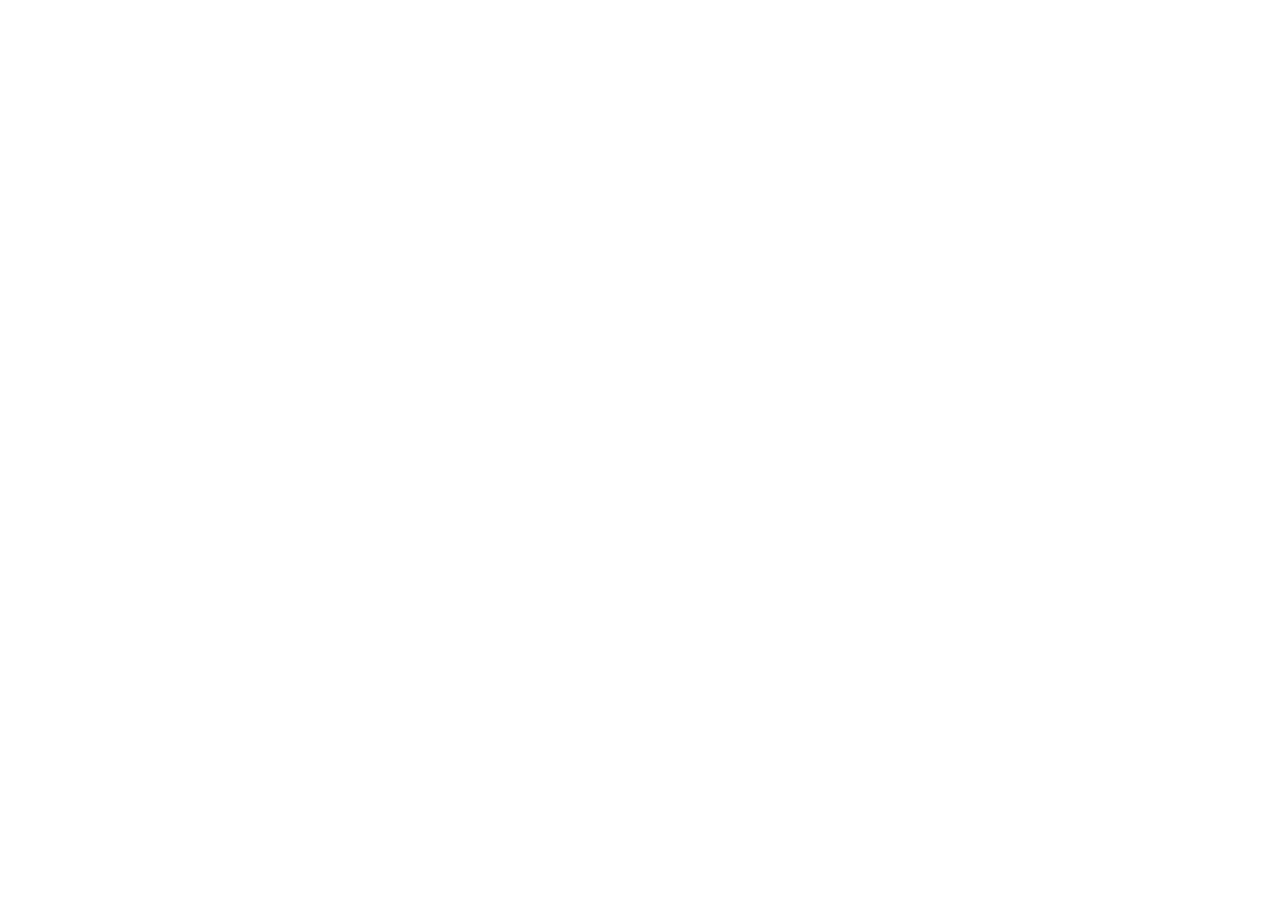
==== index.html @ cc1a69a3 "prienr commit del blog" ====
<!DOCTYPE html>
<html lang="en">
<head>
    <meta charset="UTF-8">
    <meta name="viewport" content="width=device-width, initial-scale=1.0">
    <title>Pagina de comida colombiana </title>
</head>
<body>
    
</body>
</html>
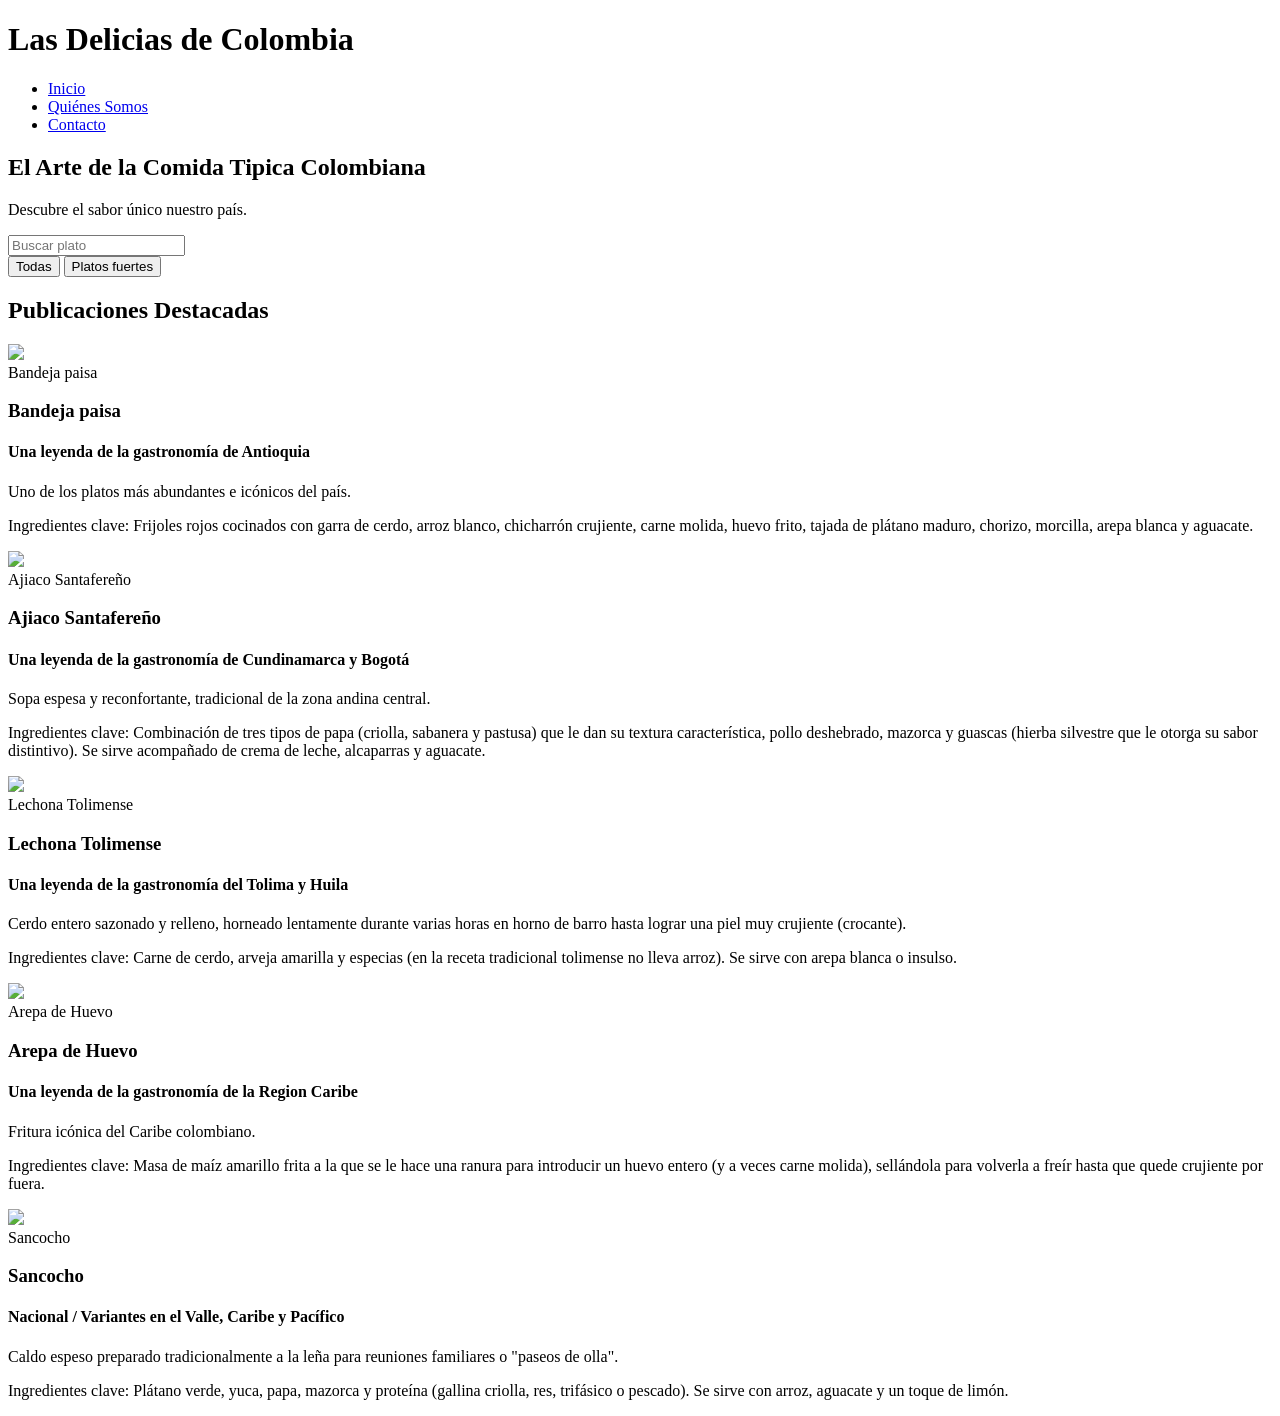
==== commit 08d5c2ab: "Subiendo el inicio" ====
--- a/index.html
+++ b/index.html
@@ -3,9 +3,108 @@
 <head>
     <meta charset="UTF-8">
     <meta name="viewport" content="width=device-width, initial-scale=1.0">
-    <title>Pagina de comida colombiana </title>
+    <link rel="stylesheet" href="styles.css">
+    <title></title>
 </head>
 <body>
-    
+    <header class="header-fijo">
+        <div class="logo-container">
+            <span class="logo-icon"></span>
+            <h1 class="logo-titulo">Las Delicias de Colombia</h1>
+        </div>
+        <nav class="nav-principal">
+            <ul>
+                <li><a href="index.html" class="active">Inicio</a></li>
+                <li><a href="quienes-somos.html">Quiénes Somos</a></li>
+                <li><a href="contacto.html">Contacto</a></li>
+            </ul>
+        </nav>
+    </header>
+
+    <section class="hero">
+        <div class="hero-content">
+            <h2>El Arte de la Comida Tipica Colombiana</h2>
+            <p>Descubre el sabor único nuestro país.</p>
+        </div>
+    </section>
+
+    <section class="buscador-seccion">
+        <div class="contenedor-buscador">
+            <input type="text" id="input-buscar" placeholder="Buscar plato">
+            <div class="botones-categoria">
+                <button class="btn-filtro active" data-categoria="todas">Todas</button>
+                <button class="btn-filtro" data-categoria="Platos fuertes">Platos fuertes</button>
+            </div>
+        </div>
+    </section>
+
+    <main class="contenedor-main">
+        <h2 class="titulo-seccion">Publicaciones Destacadas</h2>
+
+        <article class="card-post" data-categoria="Platos fuertes">
+            <div class="card-imagen">
+                <img src="https://www.196flavors.com/wp-content/uploads/2021/06/bandeja-paisa-2fp.jpg" loading="lazy">
+            </div>
+            <div class="card-contenido">
+                <span class="badge">Bandeja paisa</span>
+                <h3>Bandeja paisa</h3>
+                <h4>Una leyenda de la gastronomía de Antioquia</h4>
+                <p>Uno de los platos más abundantes e icónicos del país.</p>
+                <p>Ingredientes clave: Frijoles rojos cocinados con garra de cerdo, arroz blanco, chicharrón crujiente, carne molida, huevo frito, tajada de plátano maduro, chorizo, morcilla, arepa blanca y aguacate.</p>
+            </div>
+        </article>
+
+        <article class="card-post" data-categoria="Platos fuertes">
+            <div class="card-imagen">
+                <img src="https://cloudfront-us-east-1.images.arcpublishing.com/semana/GBBYJH5YMZC6PEINHE3HZZH4TY.jpg" loading="lazy">
+            </div>
+            <div class="card-contenido">
+                <span class="badge">Ajiaco Santafereño</span>
+                <h3>Ajiaco Santafereño</h3>
+                <h4>Una leyenda de la gastronomía de Cundinamarca y Bogotá</h4>
+                <p>Sopa espesa y reconfortante, tradicional de la zona andina central.</p>
+                <p>Ingredientes clave: Combinación de tres tipos de papa (criolla, sabanera y pastusa) que le dan su textura característica, pollo deshebrado, mazorca y guascas (hierba silvestre que le otorga su sabor distintivo). Se sirve acompañado de crema de leche, alcaparras y aguacate.</p>
+            </div>
+        </article>
+
+        <article class="card-post" data-categoria="Platos fuertes">
+            <div class="card-imagen">
+                <img src="https://s3.wasabisys.com/assets.elcronista.co/assets/media/dia-de-la-lechona-tolimense.jpg" loading="lazy">
+            </div>
+            <div class="card-contenido">
+                <span class="badge">Lechona Tolimense</span>
+                <h3>Lechona Tolimense</h3>
+                <h4>Una leyenda de la gastronomía del Tolima y Huila</h4>
+                <p>Cerdo entero sazonado y relleno, horneado lentamente durante varias horas en horno de barro hasta lograr una piel muy crujiente (crocante).</p>
+                <p>Ingredientes clave: Carne de cerdo, arveja amarilla y especias (en la receta tradicional tolimense no lleva arroz). Se sirve con arepa blanca o insulso.</p>
+            </div>
+        </article>
+
+        <article class="card-post" data-categoria="Platos fuertes">
+            <div class="card-imagen">
+                <img src="https://encrypted-tbn0.gstatic.com/images?q=tbn:ANd9GcSaKAEPHLVfR3j897XQYUZfCOpBnlvmor3UxnFFCeqtkAM3SsL5fK3Ty08&s=10" loading="lazy">
+            </div>
+            <div class="card-contenido">
+                <span class="badge">Arepa de Huevo</span>
+                <h3>Arepa de Huevo</h3>
+                <h4>Una leyenda de la gastronomía de la Region Caribe</h4>
+                <p>Fritura icónica del Caribe colombiano.</p>
+                <p>Ingredientes clave: Masa de maíz amarillo frita a la que se le hace una ranura para introducir un huevo entero (y a veces carne molida), sellándola para volverla a freír hasta que quede crujiente por fuera.</p>
+            </div>
+        </article>
+
+        <article class="card-post" data-categoria="Platos fuertes">
+            <div class="card-imagen">
+                <img src="https://www.mycolombianrecipes.com/wp-content/uploads/2013/11/Three-Meats-Sancocho.jpg" loading="lazy">
+            </div>
+            <div class="card-contenido">
+                <span class="badge">Sancocho</span>
+                <h3>Sancocho</h3>
+                <h4>Nacional / Variantes en el Valle, Caribe y Pacífico</h4>
+                <p>Caldo espeso preparado tradicionalmente a la leña para reuniones familiares o "paseos de olla".</p>
+                <p>Ingredientes clave: Plátano verde, yuca, papa, mazorca y proteína (gallina criolla, res, trifásico o pescado). Se sirve con arroz, aguacate y un toque de limón.</p>
+            </div>
+        </article>
+    </main>    
 </body>
 </html>
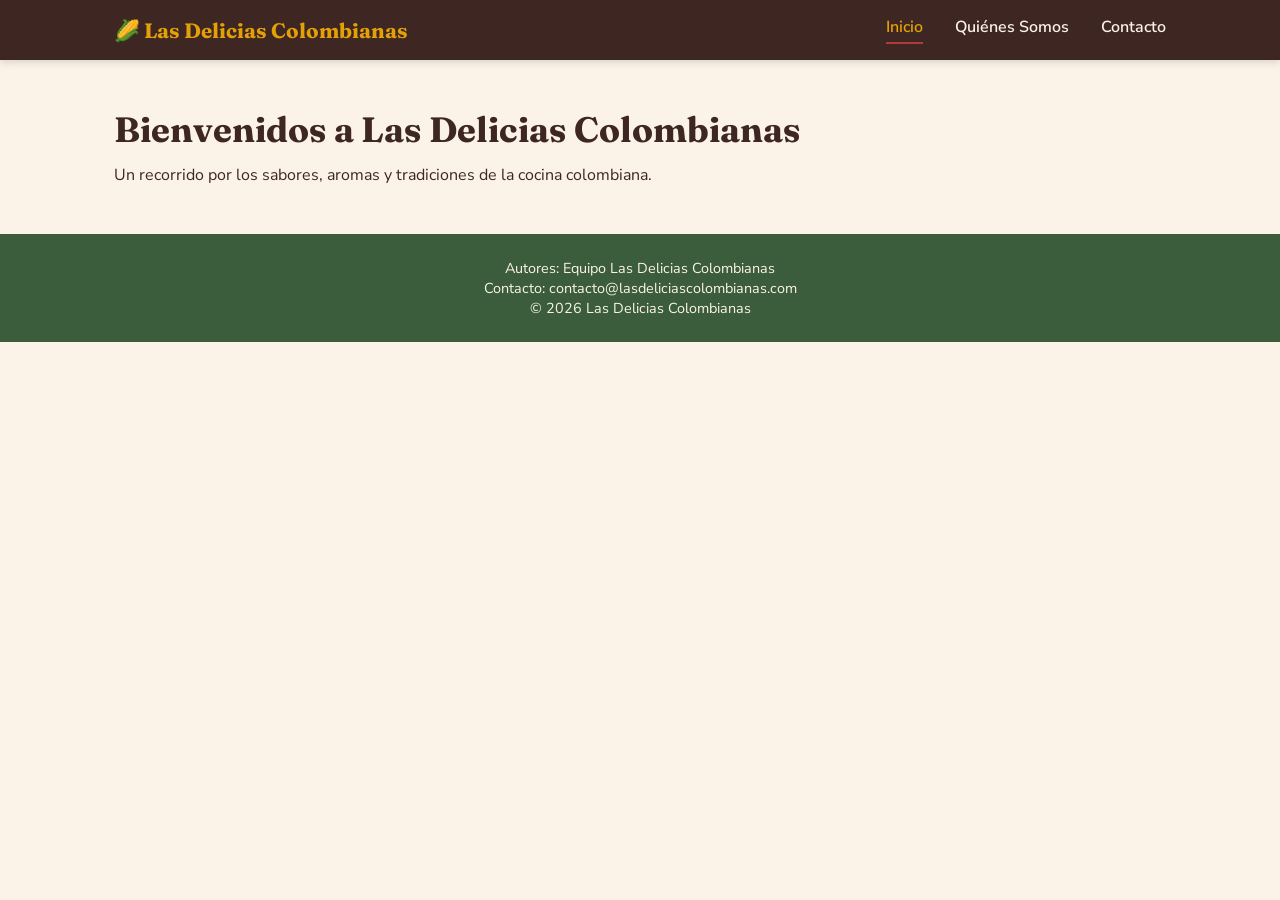
==== commit 5845b5d7: "Menu de navegacion" ====
--- a/index.html
+++ b/index.html
@@ -1,110 +1,42 @@
 <!DOCTYPE html>
-<html lang="en">
+<html lang="es">
 <head>
-    <meta charset="UTF-8">
-    <meta name="viewport" content="width=device-width, initial-scale=1.0">
-    <link rel="stylesheet" href="styles.css">
-    <title></title>
+  <meta charset="UTF-8">
+  <meta name="viewport" content="width=device-width, initial-scale=1.0">
+  <title>Las Delicias Colombianas | Inicio</title>
+  <link rel="stylesheet" href="styles.css">
+  <link rel="preconnect" href="https://fonts.googleapis.com">
+  <link href="https://fonts.googleapis.com/css2?family=Fraunces:wght@500;700&family=Nunito+Sans:wght@400;600&display=swap" rel="stylesheet">
 </head>
 <body>
-    <header class="header-fijo">
-        <div class="logo-container">
-            <span class="logo-icon"></span>
-            <h1 class="logo-titulo">Las Delicias de Colombia</h1>
-        </div>
-        <nav class="nav-principal">
-            <ul>
-                <li><a href="index.html" class="active">Inicio</a></li>
-                <li><a href="quienes-somos.html">Quiénes Somos</a></li>
-                <li><a href="contacto.html">Contacto</a></li>
-            </ul>
-        </nav>
-    </header>
 
+  <header class="encabezado">
+    <div class="nav-container">
+      <a href="index.html" class="logo">🌽 Las Delicias Colombianas</a>
+      <button class="menu-toggle" id="menu-toggle" aria-label="Abrir menú" aria-expanded="false">
+        <span></span><span></span><span></span>
+      </button>
+      <nav class="main-nav" id="main-nav">
+        <a href="index.html" class="active">Inicio</a>
+        <a href="quienesSomos.html">Quiénes Somos</a>
+        <a href="contacto.html">Contacto</a>
+      </nav>
+    </div>
+  </header>
+
+  <main>
     <section class="hero">
-        <div class="hero-content">
-            <h2>El Arte de la Comida Tipica Colombiana</h2>
-            <p>Descubre el sabor único nuestro país.</p>
-        </div>
+      <h1>Bienvenidos a Las Delicias Colombianas</h1>
+      <p>Un recorrido por los sabores, aromas y tradiciones de la cocina colombiana.</p>
     </section>
+  </main>
 
-    <section class="buscador-seccion">
-        <div class="contenedor-buscador">
-            <input type="text" id="input-buscar" placeholder="Buscar plato">
-            <div class="botones-categoria">
-                <button class="btn-filtro active" data-categoria="todas">Todas</button>
-                <button class="btn-filtro" data-categoria="Platos fuertes">Platos fuertes</button>
-            </div>
-        </div>
-    </section>
+  <footer class="pie-pagina">
+    <p>Autores: Equipo Las Delicias Colombianas</p>
+    <p>Contacto: contacto@lasdeliciascolombianas.com</p>
+    <p>&copy; 2026 Las Delicias Colombianas</p>
+  </footer>
 
-    <main class="contenedor-main">
-        <h2 class="titulo-seccion">Publicaciones Destacadas</h2>
-
-        <article class="card-post" data-categoria="Platos fuertes">
-            <div class="card-imagen">
-                <img src="https://www.196flavors.com/wp-content/uploads/2021/06/bandeja-paisa-2fp.jpg" loading="lazy">
-            </div>
-            <div class="card-contenido">
-                <span class="badge">Bandeja paisa</span>
-                <h3>Bandeja paisa</h3>
-                <h4>Una leyenda de la gastronomía de Antioquia</h4>
-                <p>Uno de los platos más abundantes e icónicos del país.</p>
-                <p>Ingredientes clave: Frijoles rojos cocinados con garra de cerdo, arroz blanco, chicharrón crujiente, carne molida, huevo frito, tajada de plátano maduro, chorizo, morcilla, arepa blanca y aguacate.</p>
-            </div>
-        </article>
-
-        <article class="card-post" data-categoria="Platos fuertes">
-            <div class="card-imagen">
-                <img src="https://cloudfront-us-east-1.images.arcpublishing.com/semana/GBBYJH5YMZC6PEINHE3HZZH4TY.jpg" loading="lazy">
-            </div>
-            <div class="card-contenido">
-                <span class="badge">Ajiaco Santafereño</span>
-                <h3>Ajiaco Santafereño</h3>
-                <h4>Una leyenda de la gastronomía de Cundinamarca y Bogotá</h4>
-                <p>Sopa espesa y reconfortante, tradicional de la zona andina central.</p>
-                <p>Ingredientes clave: Combinación de tres tipos de papa (criolla, sabanera y pastusa) que le dan su textura característica, pollo deshebrado, mazorca y guascas (hierba silvestre que le otorga su sabor distintivo). Se sirve acompañado de crema de leche, alcaparras y aguacate.</p>
-            </div>
-        </article>
-
-        <article class="card-post" data-categoria="Platos fuertes">
-            <div class="card-imagen">
-                <img src="https://s3.wasabisys.com/assets.elcronista.co/assets/media/dia-de-la-lechona-tolimense.jpg" loading="lazy">
-            </div>
-            <div class="card-contenido">
-                <span class="badge">Lechona Tolimense</span>
-                <h3>Lechona Tolimense</h3>
-                <h4>Una leyenda de la gastronomía del Tolima y Huila</h4>
-                <p>Cerdo entero sazonado y relleno, horneado lentamente durante varias horas en horno de barro hasta lograr una piel muy crujiente (crocante).</p>
-                <p>Ingredientes clave: Carne de cerdo, arveja amarilla y especias (en la receta tradicional tolimense no lleva arroz). Se sirve con arepa blanca o insulso.</p>
-            </div>
-        </article>
-
-        <article class="card-post" data-categoria="Platos fuertes">
-            <div class="card-imagen">
-                <img src="https://encrypted-tbn0.gstatic.com/images?q=tbn:ANd9GcSaKAEPHLVfR3j897XQYUZfCOpBnlvmor3UxnFFCeqtkAM3SsL5fK3Ty08&s=10" loading="lazy">
-            </div>
-            <div class="card-contenido">
-                <span class="badge">Arepa de Huevo</span>
-                <h3>Arepa de Huevo</h3>
-                <h4>Una leyenda de la gastronomía de la Region Caribe</h4>
-                <p>Fritura icónica del Caribe colombiano.</p>
-                <p>Ingredientes clave: Masa de maíz amarillo frita a la que se le hace una ranura para introducir un huevo entero (y a veces carne molida), sellándola para volverla a freír hasta que quede crujiente por fuera.</p>
-            </div>
-        </article>
-
-        <article class="card-post" data-categoria="Platos fuertes">
-            <div class="card-imagen">
-                <img src="https://www.mycolombianrecipes.com/wp-content/uploads/2013/11/Three-Meats-Sancocho.jpg" loading="lazy">
-            </div>
-            <div class="card-contenido">
-                <span class="badge">Sancocho</span>
-                <h3>Sancocho</h3>
-                <h4>Nacional / Variantes en el Valle, Caribe y Pacífico</h4>
-                <p>Caldo espeso preparado tradicionalmente a la leña para reuniones familiares o "paseos de olla".</p>
-                <p>Ingredientes clave: Plátano verde, yuca, papa, mazorca y proteína (gallina criolla, res, trifásico o pescado). Se sirve con arroz, aguacate y un toque de limón.</p>
-            </div>
-        </article>
-    </main>    
+  <script src="menu.js"></script>
 </body>
 </html>
--- a/styles.css
+++ b/styles.css
@@ -0,0 +1,139 @@
+:root{
+      --crema: #FBF3E7;
+  --mostaza: #E3A008;
+  --rojo-aji: #B33A3A;
+  --verde-cafe: #3B5D3C;
+  --cafe-oscuro: #3E2723;
+}
+
+* {
+  margin: 0;
+  padding: 0;
+  box-sizing: border-box;
+}
+
+body {
+  font-family: 'Nunito Sans', sans-serif;
+  background-color: var(--crema);
+  color: var(--cafe-oscuro);
+}
+
+h1, h2, h3 {
+  font-family: 'Fraunces', serif;
+}
+
+
+.encabezado {
+  position: sticky; 
+  top: 0;
+  z-index: 100;
+  background-color: var(--cafe-oscuro);
+  box-shadow: 0 2px 8px rgba(0,0,0,0.15);
+}
+
+
+.nav-container {
+  max-width: 1100px;
+  margin: 0 auto;
+  display: flex;
+  align-items: center;
+  justify-content: space-between;
+  padding: 1rem 1.5rem;
+}
+
+
+.logo {
+  color: var(--mostaza);
+  font-family: 'Fraunces', serif;
+  font-weight: 700;
+  font-size: 1.3rem;
+  text-decoration: none;
+}
+
+
+.main-nav {
+  display: flex;
+  gap: 2rem;
+}
+
+
+.main-nav a {
+  color: var(--crema);
+  text-decoration: none;
+  font-weight: 600;
+  padding-bottom: 4px;
+  border-bottom: 2px solid transparent;
+  transition: border-color 0.2s ease, color 0.2s ease;
+}
+
+
+.main-nav a:hover {
+  color: var(--mostaza);
+}
+
+
+.main-nav a.active {
+  border-bottom: 2px solid var(--rojo-aji);
+  color: var(--mostaza);
+}
+
+
+.menu-toggle {
+  display: none;
+  flex-direction: column;
+  gap: 5px;
+  background: none;
+  border: none;
+  cursor: pointer;
+}
+
+
+.menu-toggle span {
+  width: 25px;
+  height: 3px;
+  background-color: var(--crema);
+}
+
+
+
+@media (max-width: 768px) {
+  .menu-toggle {
+    display: flex;
+  }
+
+  .main-nav {
+    display: none;
+    flex-direction: column;
+    width: 100%;
+    text-align: center;
+    background-color: var(--cafe-oscuro);
+    position: absolute;
+    top: 100%;
+    left: 0;
+    padding: 1rem 0;
+  }
+
+  .main-nav.open {
+    display: flex;
+  }
+}
+
+
+main {
+  max-width: 1100px;
+  margin: 0 auto;
+  padding: 3rem 1.5rem;
+}
+
+.hero h1 {
+  font-size: 2.2rem;
+  margin-bottom: 0.8rem;
+}
+
+.pie-pagina {
+  background-color: var(--verde-cafe);
+  color: var(--crema);
+  text-align: center;
+  padding: 1.5rem;
+  font-size: 0.9rem;
+}
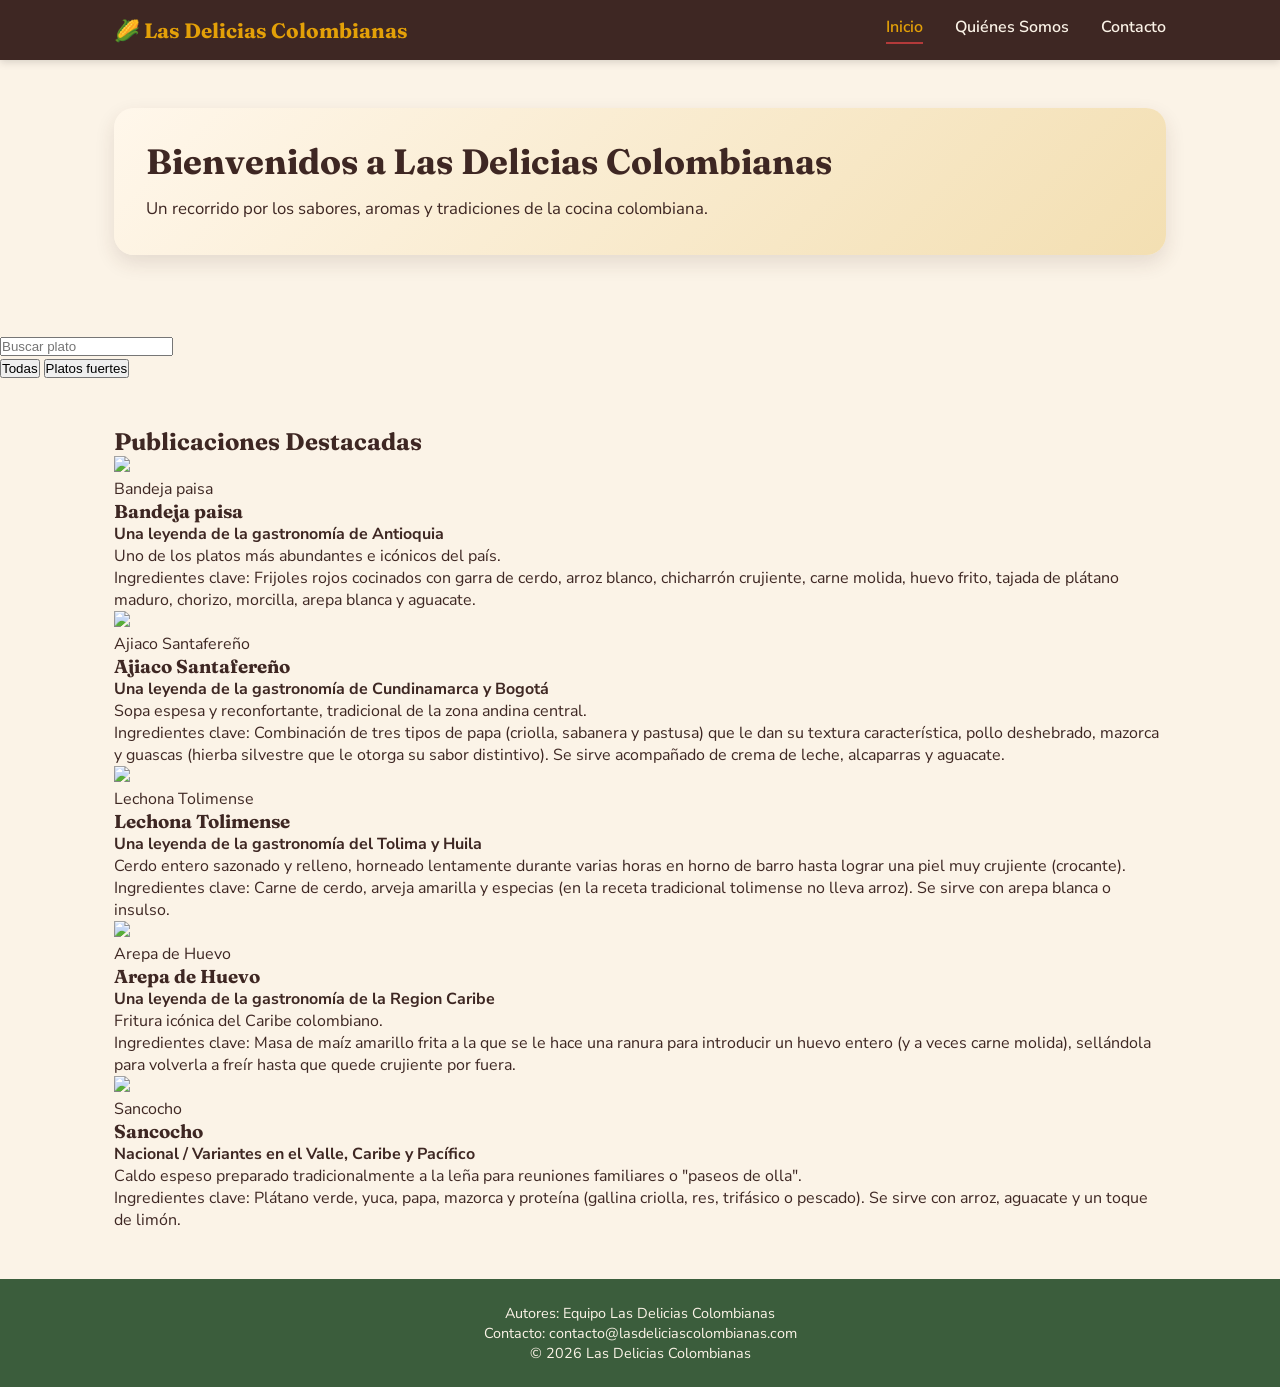
==== commit c632bab8: "index" ====
--- a/index.html
+++ b/index.html
@@ -1,42 +1,137 @@
 <!DOCTYPE html>
 <html lang="es">
+
 <head>
-  <meta charset="UTF-8">
-  <meta name="viewport" content="width=device-width, initial-scale=1.0">
-  <title>Las Delicias Colombianas | Inicio</title>
-  <link rel="stylesheet" href="styles.css">
-  <link rel="preconnect" href="https://fonts.googleapis.com">
-  <link href="https://fonts.googleapis.com/css2?family=Fraunces:wght@500;700&family=Nunito+Sans:wght@400;600&display=swap" rel="stylesheet">
+    <meta charset="UTF-8">
+    <meta name="viewport" content="width=device-width, initial-scale=1.0">
+    <title>Las Delicias Colombianas | Inicio</title>
+    <link rel="stylesheet" href="styles.css">
+    <link rel="preconnect" href="https://fonts.googleapis.com">
+    <link
+        href="https://fonts.googleapis.com/css2?family=Fraunces:wght@500;700&family=Nunito+Sans:wght@400;600&display=swap"
+        rel="stylesheet">
 </head>
+
 <body>
 
-  <header class="encabezado">
-    <div class="nav-container">
-      <a href="index.html" class="logo">🌽 Las Delicias Colombianas</a>
-      <button class="menu-toggle" id="menu-toggle" aria-label="Abrir menú" aria-expanded="false">
-        <span></span><span></span><span></span>
-      </button>
-      <nav class="main-nav" id="main-nav">
-        <a href="index.html" class="active">Inicio</a>
-        <a href="quienesSomos.html">Quiénes Somos</a>
-        <a href="contacto.html">Contacto</a>
-      </nav>
-    </div>
-  </header>
+    <header class="encabezado">
+        <div class="nav-container">
+            <a href="index.html" class="logo">🌽 Las Delicias Colombianas</a>
+            <button class="menu-toggle" id="menu-toggle" aria-label="Abrir menú" aria-expanded="false">
+                <span></span><span></span><span></span>
+            </button>
+            <nav class="main-nav" id="main-nav">
+                <a href="index.html" class="active">Inicio</a>
+                <a href="quienesSomos.html">Quiénes Somos</a>
+                <a href="contacto.html">Contacto</a>
+            </nav>
+        </div>
+    </header>
 
-  <main>
-    <section class="hero">
-      <h1>Bienvenidos a Las Delicias Colombianas</h1>
-      <p>Un recorrido por los sabores, aromas y tradiciones de la cocina colombiana.</p>
+    <main>
+        <section class="hero">
+            <h1>Bienvenidos a Las Delicias Colombianas</h1>
+            <p>Un recorrido por los sabores, aromas y tradiciones de la cocina colombiana.</p>
+        </section>
+    </main>
+    <section class="buscador-seccion">
+        <div class="contenedor-buscador">
+            <input type="text" id="input-buscar" placeholder="Buscar plato">
+            <div class="botones-categoria">
+                <button class="btn-filtro active" data-categoria="todas">Todas</button>
+                <button class="btn-filtro" data-categoria="Platos fuertes">Platos fuertes</button>
+            </div>
+        </div>
     </section>
-  </main>
 
-  <footer class="pie-pagina">
-    <p>Autores: Equipo Las Delicias Colombianas</p>
-    <p>Contacto: contacto@lasdeliciascolombianas.com</p>
-    <p>&copy; 2026 Las Delicias Colombianas</p>
-  </footer>
+    <main class="contenedor-main">
+        <h2 class="titulo-seccion">Publicaciones Destacadas</h2>
 
-  <script src="menu.js"></script>
+        <article class="card-post" data-categoria="Platos fuertes">
+            <div class="card-imagen">
+                <img src="https://www.196flavors.com/wp-content/uploads/2021/06/bandeja-paisa-2fp.jpg" loading="lazy">
+            </div>
+            <div class="card-contenido">
+                <span class="badge">Bandeja paisa</span>
+                <h3>Bandeja paisa</h3>
+                <h4>Una leyenda de la gastronomía de Antioquia</h4>
+                <p>Uno de los platos más abundantes e icónicos del país.</p>
+                <p>Ingredientes clave: Frijoles rojos cocinados con garra de cerdo, arroz blanco, chicharrón crujiente,
+                    carne molida, huevo frito, tajada de plátano maduro, chorizo, morcilla, arepa blanca y aguacate.</p>
+            </div>
+        </article>
+
+        <article class="card-post" data-categoria="Platos fuertes">
+            <div class="card-imagen">
+                <img src="https://cloudfront-us-east-1.images.arcpublishing.com/semana/GBBYJH5YMZC6PEINHE3HZZH4TY.jpg"
+                    loading="lazy">
+            </div>
+            <div class="card-contenido">
+                <span class="badge">Ajiaco Santafereño</span>
+                <h3>Ajiaco Santafereño</h3>
+                <h4>Una leyenda de la gastronomía de Cundinamarca y Bogotá</h4>
+                <p>Sopa espesa y reconfortante, tradicional de la zona andina central.</p>
+                <p>Ingredientes clave: Combinación de tres tipos de papa (criolla, sabanera y pastusa) que le dan su
+                    textura característica, pollo deshebrado, mazorca y guascas (hierba silvestre que le otorga su sabor
+                    distintivo). Se sirve acompañado de crema de leche, alcaparras y aguacate.</p>
+            </div>
+        </article>
+
+        <article class="card-post" data-categoria="Platos fuertes">
+            <div class="card-imagen">
+                <img src="https://s3.wasabisys.com/assets.elcronista.co/assets/media/dia-de-la-lechona-tolimense.jpg"
+                    loading="lazy">
+            </div>
+            <div class="card-contenido">
+                <span class="badge">Lechona Tolimense</span>
+                <h3>Lechona Tolimense</h3>
+                <h4>Una leyenda de la gastronomía del Tolima y Huila</h4>
+                <p>Cerdo entero sazonado y relleno, horneado lentamente durante varias horas en horno de barro hasta
+                    lograr una piel muy crujiente (crocante).</p>
+                <p>Ingredientes clave: Carne de cerdo, arveja amarilla y especias (en la receta tradicional tolimense no
+                    lleva arroz). Se sirve con arepa blanca o insulso.</p>
+            </div>
+        </article>
+
+        <article class="card-post" data-categoria="Platos fuertes">
+            <div class="card-imagen">
+                <img src="https://encrypted-tbn0.gstatic.com/images?q=tbn:ANd9GcSaKAEPHLVfR3j897XQYUZfCOpBnlvmor3UxnFFCeqtkAM3SsL5fK3Ty08&s=10"
+                    loading="lazy">
+            </div>
+            <div class="card-contenido">
+                <span class="badge">Arepa de Huevo</span>
+                <h3>Arepa de Huevo</h3>
+                <h4>Una leyenda de la gastronomía de la Region Caribe</h4>
+                <p>Fritura icónica del Caribe colombiano.</p>
+                <p>Ingredientes clave: Masa de maíz amarillo frita a la que se le hace una ranura para introducir un
+                    huevo entero (y a veces carne molida), sellándola para volverla a freír hasta que quede crujiente
+                    por fuera.</p>
+            </div>
+        </article>
+
+        <article class="card-post" data-categoria="Platos fuertes">
+            <div class="card-imagen">
+                <img src="https://www.mycolombianrecipes.com/wp-content/uploads/2013/11/Three-Meats-Sancocho.jpg"
+                    loading="lazy">
+            </div>
+            <div class="card-contenido">
+                <span class="badge">Sancocho</span>
+                <h3>Sancocho</h3>
+                <h4>Nacional / Variantes en el Valle, Caribe y Pacífico</h4>
+                <p>Caldo espeso preparado tradicionalmente a la leña para reuniones familiares o "paseos de olla".</p>
+                <p>Ingredientes clave: Plátano verde, yuca, papa, mazorca y proteína (gallina criolla, res, trifásico o
+                    pescado). Se sirve con arroz, aguacate y un toque de limón.</p>
+            </div>
+        </article>
+    </main>
+
+    <footer class="pie-pagina">
+        <p>Autores: Equipo Las Delicias Colombianas</p>
+        <p>Contacto: contacto@lasdeliciascolombianas.com</p>
+        <p>&copy; 2026 Las Delicias Colombianas</p>
+    </footer>
+
+    <script src="menu.js"></script>
 </body>
+
 </html>
--- a/styles.css
+++ b/styles.css
@@ -125,9 +125,23 @@
   padding: 3rem 1.5rem;
 }
 
+.hero {
+  background: linear-gradient(135deg, #fff7eb 0%, #f3dfb2 100%);
+  padding: 2rem;
+  border-radius: 20px;
+  box-shadow: 0 8px 20px rgba(62, 39, 35, 0.12);
+  margin-bottom: 2rem;
+}
+
 .hero h1 {
   font-size: 2.2rem;
   margin-bottom: 0.8rem;
+  color: var(--cafe-oscuro);
+}
+
+.hero p {
+  line-height: 1.6;
+  font-size: 1.05rem;
 }
 
 .pie-pagina {
@@ -136,4 +150,4 @@
   text-align: center;
   padding: 1.5rem;
   font-size: 0.9rem;
-}+}
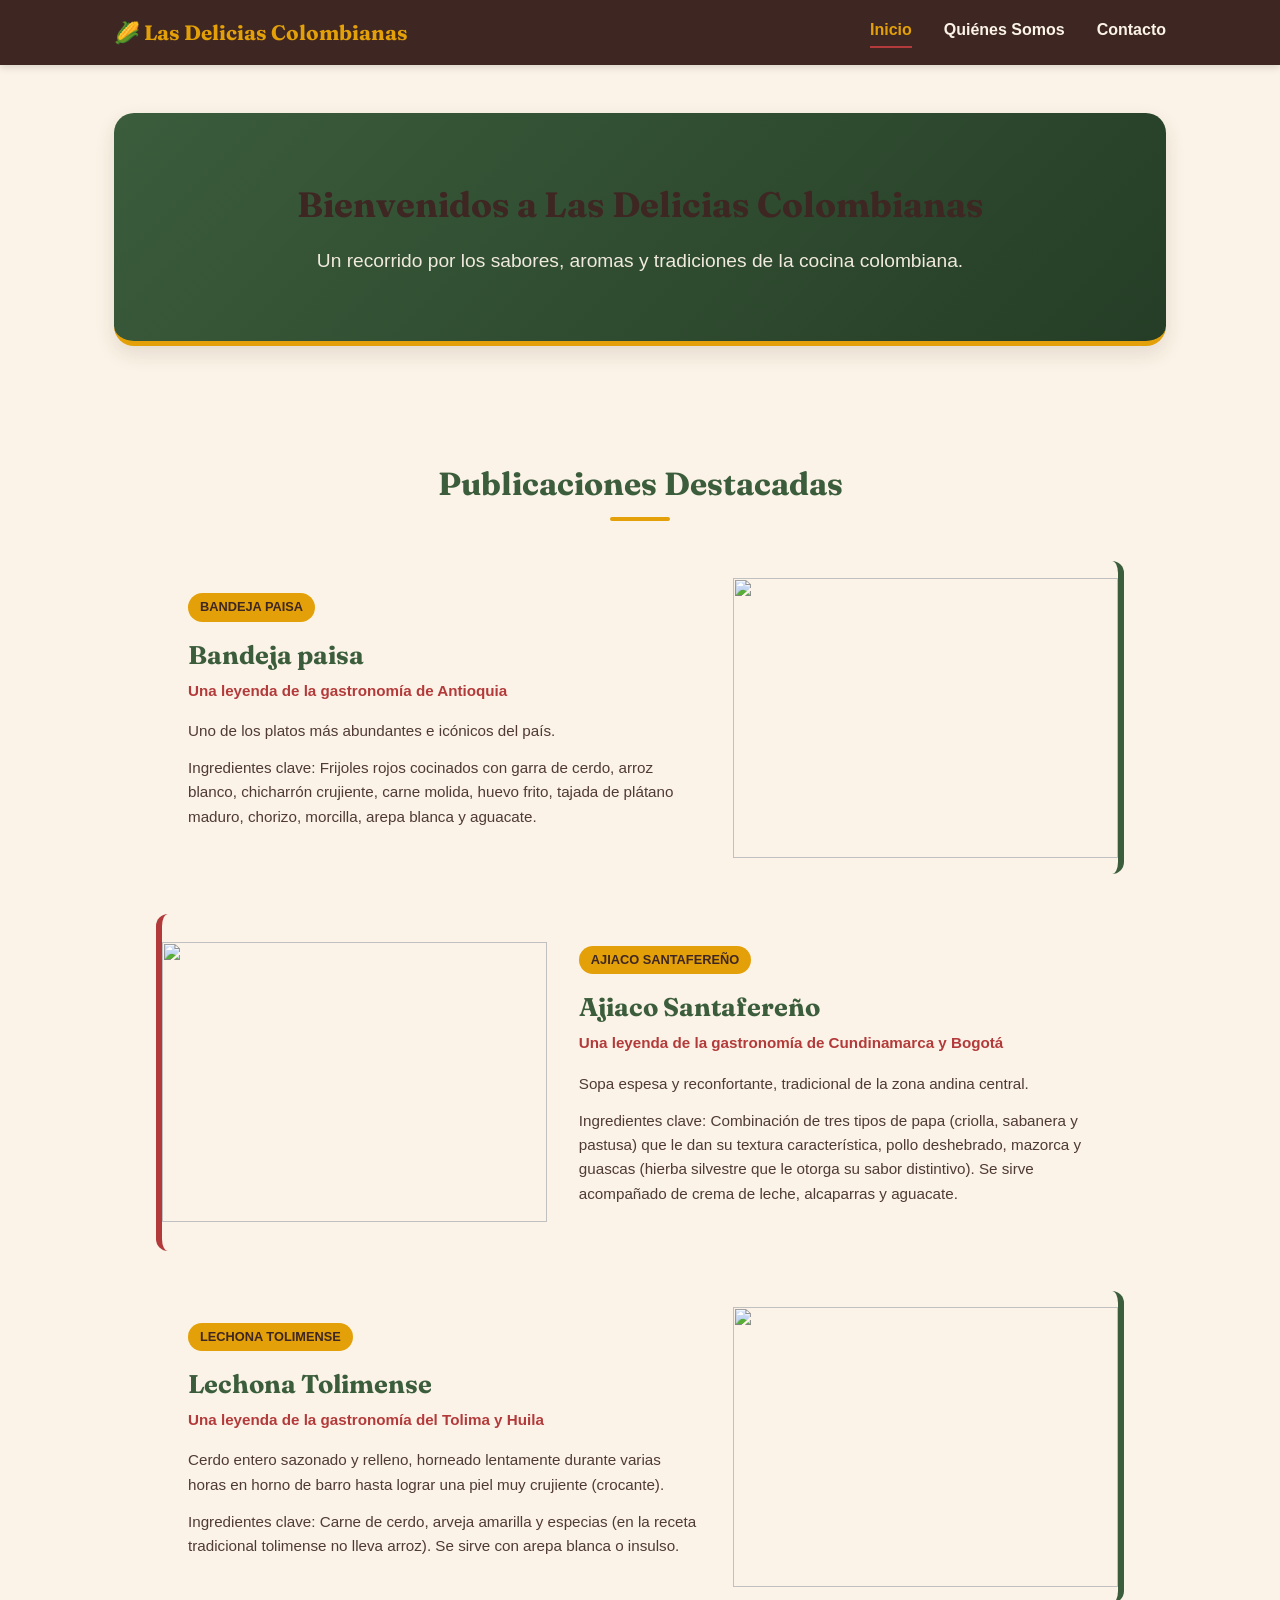
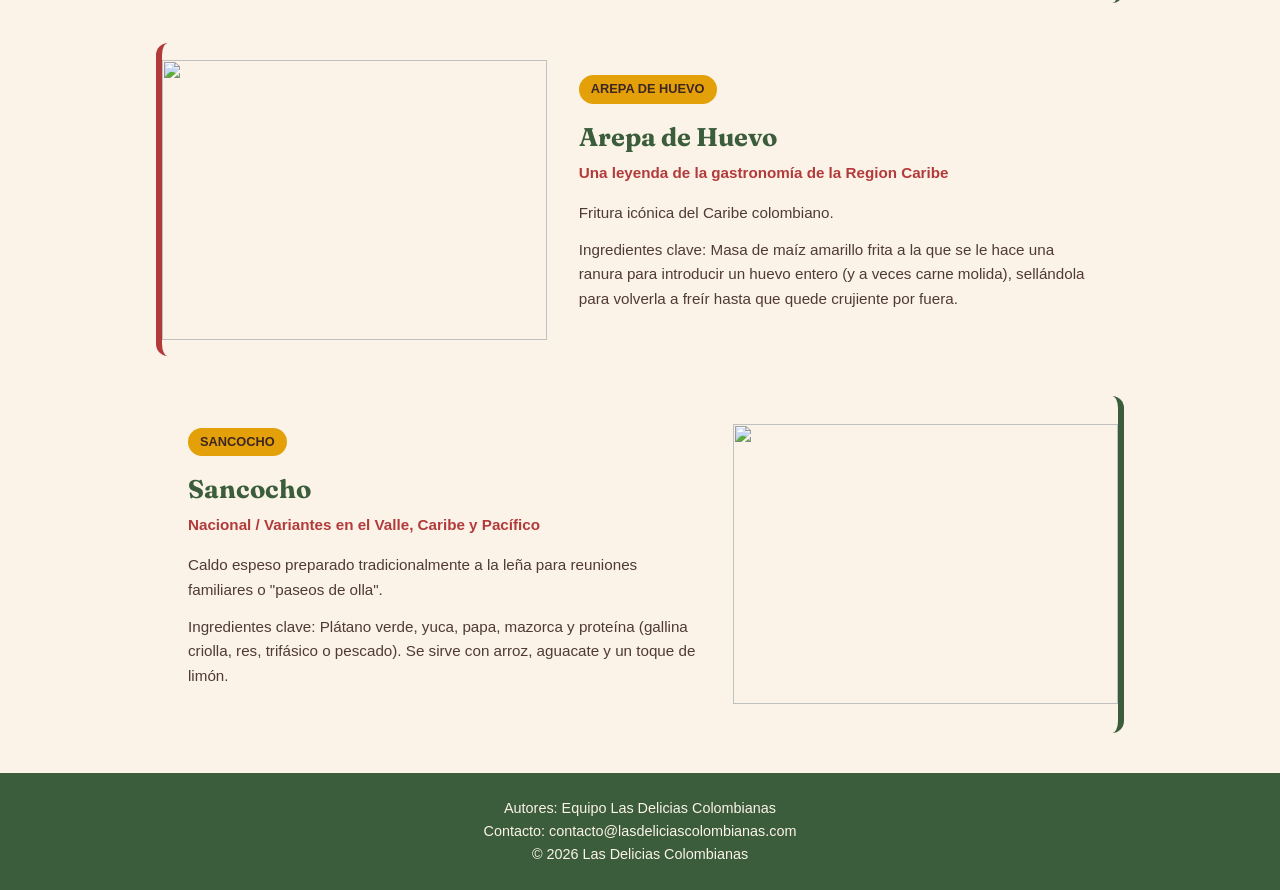
==== commit b40f37be: "actualizacion inicio" ====
--- a/index.html
+++ b/index.html
@@ -34,16 +34,7 @@
             <p>Un recorrido por los sabores, aromas y tradiciones de la cocina colombiana.</p>
         </section>
     </main>
-    <section class="buscador-seccion">
-        <div class="contenedor-buscador">
-            <input type="text" id="input-buscar" placeholder="Buscar plato">
-            <div class="botones-categoria">
-                <button class="btn-filtro active" data-categoria="todas">Todas</button>
-                <button class="btn-filtro" data-categoria="Platos fuertes">Platos fuertes</button>
-            </div>
-        </div>
-    </section>
-
+    
     <main class="contenedor-main">
         <h2 class="titulo-seccion">Publicaciones Destacadas</h2>
 
--- a/styles.css
+++ b/styles.css
@@ -151,3 +151,243 @@
   padding: 1.5rem;
   font-size: 0.9rem;
 }
+* {
+    box-sizing: border-box;
+    margin: 0;
+    padding: 0;
+    font-family: 'Segoe UI', Tahoma, Geneva, Verdana, sans-serif;
+}
+
+body {
+    background-color: var(--crema);
+    color: var(--cafe-oscuro);
+    line-height: 1.6;
+}
+
+.header-fijo {
+    position: sticky;
+    top: 0;
+    z-index: 100;
+    background-color: var(--fondo-tarjeta);
+    display: flex;
+    justify-content: space-between;
+    align-items: center;
+    padding: 1rem 2rem;
+    box-shadow: 0 2px 10px rgba(0,0,0,0.05);
+    border-top: 4px solid var(--mostaza);
+}
+
+.logo-titulo {
+    font-size: 1.5rem;
+    color: var(--verde-cafe);
+    font-weight: 700;
+}
+
+.nav-principal ul {
+    display: flex;
+    list-style: none;
+    gap: 1.5rem;
+}
+
+.nav-principal a {
+    text-decoration: none;
+    color: var(--cafe-oscuro);
+    font-weight: 600;
+    padding: 0.5rem 0;
+    transition: color 0.3s ease;
+}
+
+.nav-principal a:hover,
+.nav-principal a.active {
+    color: var(--rojo-aji);
+    border-bottom: 2px solid var(--rojo-aji);
+}
+
+.hero {
+    background: linear-gradient(135deg, var(--verde-cafe) 0%, #253d26 100%);
+    color: var(--crema);
+    text-align: center;
+    padding: 4rem 1rem;
+    border-bottom: 5px solid var(--mostaza);
+}
+
+.hero h2 {
+    font-size: 2.5rem;
+    margin-bottom: 0.5rem;
+    color: var(--mostaza);
+}
+
+.hero p {
+    font-size: 1.2rem;
+    opacity: 0.95;
+}
+
+.buscador-seccion {
+    display: flex;
+    justify-content: center;
+    margin: -1.5rem auto 2rem auto;
+    padding: 0 1rem;
+}
+
+.contenedor-buscador {
+    background-color: var(--fondo-tarjeta);
+    padding: 1rem 1.5rem;
+    border-radius: 50px;
+    box-shadow: var(--sombra-card);
+    display: flex;
+    gap: 1rem;
+    align-items: center;
+    flex-wrap: wrap;
+}
+
+#input-buscar {
+    border: 1px solid #ddd;
+    padding: 0.6rem 1.2rem;
+    border-radius: 25px;
+    outline: none;
+    font-size: 0.95rem;
+    color: var(--cafe-oscuro);
+}
+
+#input-buscar:focus {
+    border-color: var(--verde-cafe);
+}
+
+.btn-filtro {
+    background: #e2dacd;
+    border: none;
+    padding: 0.6rem 1.2rem;
+    border-radius: 25px;
+    cursor: pointer;
+    font-weight: 600;
+    color: var(--cafe-oscuro);
+    transition: all 0.3s ease;
+}
+
+.btn-filtro.active, 
+.btn-filtro:hover {
+    background-color: var(--rojo-aji);
+    color: var(--crema);
+}
+
+.contenedor-main {
+    max-width: 1000px;
+    margin: 2rem auto;
+    padding: 0 1rem;
+}
+
+.titulo-seccion {
+    text-align: center;
+    font-size: 2rem;
+    margin-bottom: 2.5rem;
+    color: var(--verde-cafe);
+    position: relative;
+}
+
+.titulo-seccion::after {
+    content: '';
+    display: block;
+    width: 60px;
+    height: 4px;
+    background-color: var(--mostaza);
+    margin: 0.5rem auto 0 auto;
+    border-radius: 2px;
+}
+
+.card-post {
+    background-color: var(--fondo-tarjeta);
+    border-radius: 12px;
+    overflow: hidden;
+    margin-bottom: 2.5rem;
+    box-shadow: var(--sombra-card);
+    display: flex;
+    flex-direction: row; 
+    align-items: center;
+    border-left: 6px solid var(--rojo-aji);
+    transition: transform 0.3s ease, box-shadow 0.3s ease;
+}
+
+.card-post:hover {
+    transform: translateY(-4px);
+    box-shadow: 0 12px 30px rgba(62, 39, 35, 0.15);
+}
+
+.card-post:nth-child(even) {
+    flex-direction: row-reverse;
+    border-left: none;
+    border-right: 6px solid var(--verde-cafe);
+}
+
+.card-contenido {
+    padding: 2rem;
+    flex: 1;
+}
+
+.badge {
+    display: inline-block;
+    background-color: var(--mostaza);
+    color: var(--cafe-oscuro);
+    font-size: 0.8rem;
+    font-weight: 700;
+    padding: 0.25rem 0.75rem;
+    border-radius: 15px;
+    margin-bottom: 0.8rem;
+    text-transform: uppercase;
+}
+
+.card-contenido h3 {
+    font-size: 1.6rem;
+    color: var(--verde-cafe);
+    margin-bottom: 0.2rem;
+}
+
+.card-contenido h4 {
+    font-size: 0.95rem;
+    color: var(--rojo-aji);
+    font-weight: 600;
+    margin-bottom: 1rem;
+}
+
+.card-contenido p {
+    color: var(--cafe-oscuro);
+    font-size: 0.95rem;
+    margin-bottom: 0.8rem;
+    opacity: 0.9;
+}
+
+.card-imagen {
+    flex: 0 0 40%;
+    height: 280px;
+    overflow: hidden;
+}
+
+.card-imagen img {
+    width: 100%;
+    height: 100%;
+    object-fit: cover;
+    display: block;
+    transition: transform 0.4s ease;
+}
+
+.card-post:hover .card-imagen img {
+    transform: scale(1.05);
+}
+
+@media (max-width: 768px) {
+    .card-post,
+    .card-post:nth-child(even) {
+        flex-direction: column;
+        border-left: 6px solid var(--rojo-aji);
+        border-right: none;
+    }
+
+    .card-imagen {
+        width: 100%;
+        height: 200px;
+    }
+
+    .header-fijo {
+        flex-direction: column;
+        gap: 1rem;
+    }
+}
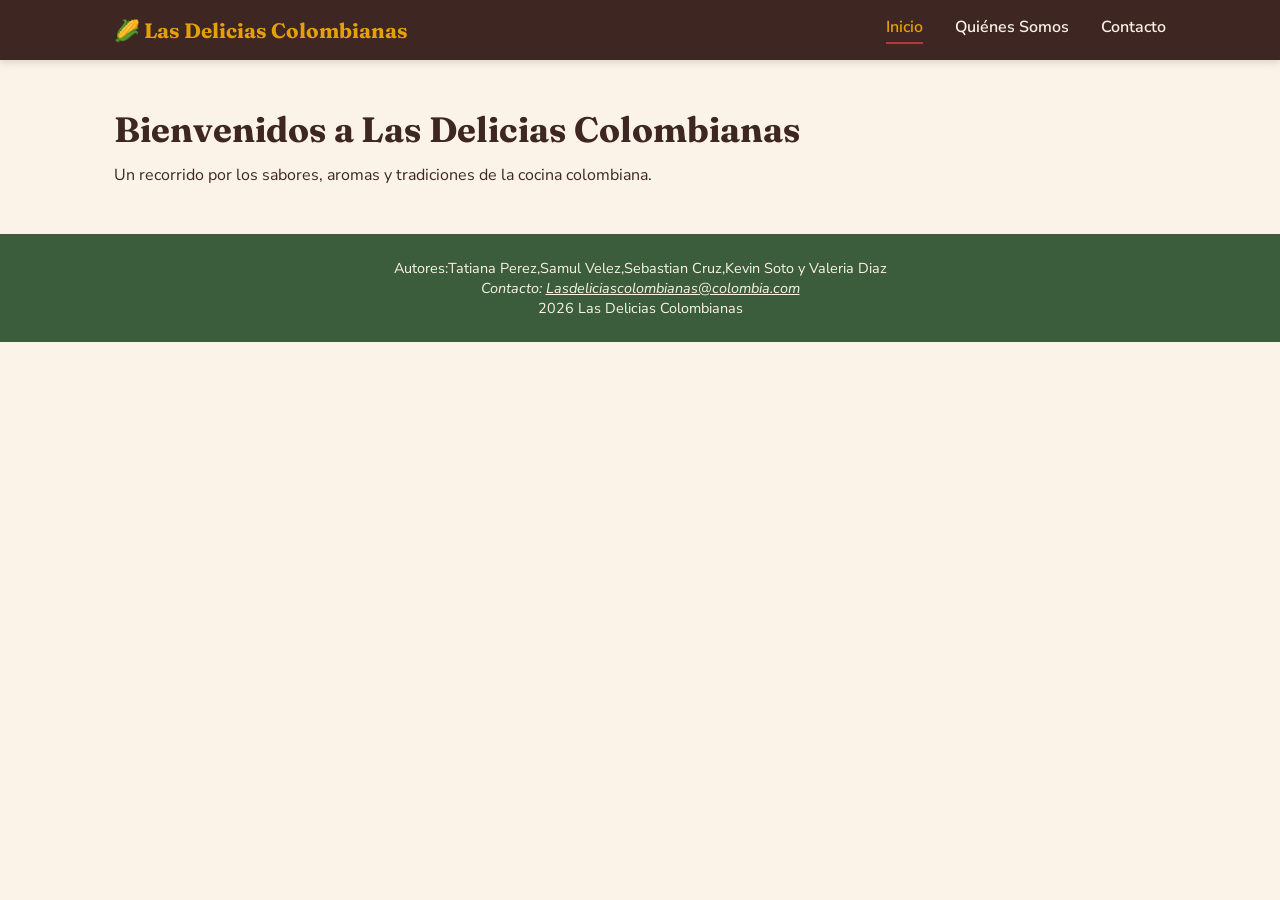
==== commit 7df2fc98: "cambios pie de pagina" ====
--- a/index.html
+++ b/index.html
@@ -1,128 +1,45 @@
 <!DOCTYPE html>
 <html lang="es">
-
 <head>
-    <meta charset="UTF-8">
-    <meta name="viewport" content="width=device-width, initial-scale=1.0">
-    <title>Las Delicias Colombianas | Inicio</title>
-    <link rel="stylesheet" href="styles.css">
-    <link rel="preconnect" href="https://fonts.googleapis.com">
-    <link
-        href="https://fonts.googleapis.com/css2?family=Fraunces:wght@500;700&family=Nunito+Sans:wght@400;600&display=swap"
-        rel="stylesheet">
+  <meta charset="UTF-8">
+  <meta name="viewport" content="width=device-width, initial-scale=1.0">
+  <title>Las Delicias Colombianas | Inicio</title>
+  <link rel="stylesheet" href="styles.css">
+  <link rel="preconnect" href="https://fonts.googleapis.com">
+  <link href="https://fonts.googleapis.com/css2?family=Fraunces:wght@500;700&family=Nunito+Sans:wght@400;600&display=swap" rel="stylesheet">
 </head>
-
 <body>
 
-    <header class="encabezado">
-        <div class="nav-container">
-            <a href="index.html" class="logo">🌽 Las Delicias Colombianas</a>
-            <button class="menu-toggle" id="menu-toggle" aria-label="Abrir menú" aria-expanded="false">
-                <span></span><span></span><span></span>
-            </button>
-            <nav class="main-nav" id="main-nav">
-                <a href="index.html" class="active">Inicio</a>
-                <a href="quienesSomos.html">Quiénes Somos</a>
-                <a href="contacto.html">Contacto</a>
-            </nav>
-        </div>
-    </header>
+  <header class="encabezado">
+    <div class="nav-container">
+      <a href="index.html" class="logo">🌽 Las Delicias Colombianas</a>
+      <button class="menu-toggle" id="menu-toggle" aria-label="Abrir menú" aria-expanded="false">
+        <span></span><span></span><span></span>
+      </button>
+      <nav class="main-nav" id="main-nav">
+        <a href="index.html" class="active">Inicio</a>
+        <a href="quienesSomos.html">Quiénes Somos</a>
+        <a href="contacto.html">Contacto</a>
+      </nav>
+    </div>
+  </header>
 
-    <main>
-        <section class="hero">
-            <h1>Bienvenidos a Las Delicias Colombianas</h1>
-            <p>Un recorrido por los sabores, aromas y tradiciones de la cocina colombiana.</p>
-        </section>
-    </main>
-    
-    <main class="contenedor-main">
-        <h2 class="titulo-seccion">Publicaciones Destacadas</h2>
+  <main>
+    <section class="hero">
+      <h1>Bienvenidos a Las Delicias Colombianas</h1>
+      <p>Un recorrido por los sabores, aromas y tradiciones de la cocina colombiana.</p>
+    </section>
+  </main>
 
-        <article class="card-post" data-categoria="Platos fuertes">
-            <div class="card-imagen">
-                <img src="https://www.196flavors.com/wp-content/uploads/2021/06/bandeja-paisa-2fp.jpg" loading="lazy">
-            </div>
-            <div class="card-contenido">
-                <span class="badge">Bandeja paisa</span>
-                <h3>Bandeja paisa</h3>
-                <h4>Una leyenda de la gastronomía de Antioquia</h4>
-                <p>Uno de los platos más abundantes e icónicos del país.</p>
-                <p>Ingredientes clave: Frijoles rojos cocinados con garra de cerdo, arroz blanco, chicharrón crujiente,
-                    carne molida, huevo frito, tajada de plátano maduro, chorizo, morcilla, arepa blanca y aguacate.</p>
-            </div>
-        </article>
+  <footer class="pie-pagina">
+    <p>Autores:Tatiana Perez,Samul Velez,Sebastian Cruz,Kevin Soto y Valeria Diaz </p>
+    <address>
+        Contacto:
+        <a class="gmail" href= "mailto:Lasdeliciascolombianas@colombia.com">Lasdeliciascolombianas@colombia.com</a>
+     </address>
+    <p>2026 Las Delicias Colombianas</p>
+  </footer>
 
-        <article class="card-post" data-categoria="Platos fuertes">
-            <div class="card-imagen">
-                <img src="https://cloudfront-us-east-1.images.arcpublishing.com/semana/GBBYJH5YMZC6PEINHE3HZZH4TY.jpg"
-                    loading="lazy">
-            </div>
-            <div class="card-contenido">
-                <span class="badge">Ajiaco Santafereño</span>
-                <h3>Ajiaco Santafereño</h3>
-                <h4>Una leyenda de la gastronomía de Cundinamarca y Bogotá</h4>
-                <p>Sopa espesa y reconfortante, tradicional de la zona andina central.</p>
-                <p>Ingredientes clave: Combinación de tres tipos de papa (criolla, sabanera y pastusa) que le dan su
-                    textura característica, pollo deshebrado, mazorca y guascas (hierba silvestre que le otorga su sabor
-                    distintivo). Se sirve acompañado de crema de leche, alcaparras y aguacate.</p>
-            </div>
-        </article>
-
-        <article class="card-post" data-categoria="Platos fuertes">
-            <div class="card-imagen">
-                <img src="https://s3.wasabisys.com/assets.elcronista.co/assets/media/dia-de-la-lechona-tolimense.jpg"
-                    loading="lazy">
-            </div>
-            <div class="card-contenido">
-                <span class="badge">Lechona Tolimense</span>
-                <h3>Lechona Tolimense</h3>
-                <h4>Una leyenda de la gastronomía del Tolima y Huila</h4>
-                <p>Cerdo entero sazonado y relleno, horneado lentamente durante varias horas en horno de barro hasta
-                    lograr una piel muy crujiente (crocante).</p>
-                <p>Ingredientes clave: Carne de cerdo, arveja amarilla y especias (en la receta tradicional tolimense no
-                    lleva arroz). Se sirve con arepa blanca o insulso.</p>
-            </div>
-        </article>
-
-        <article class="card-post" data-categoria="Platos fuertes">
-            <div class="card-imagen">
-                <img src="https://encrypted-tbn0.gstatic.com/images?q=tbn:ANd9GcSaKAEPHLVfR3j897XQYUZfCOpBnlvmor3UxnFFCeqtkAM3SsL5fK3Ty08&s=10"
-                    loading="lazy">
-            </div>
-            <div class="card-contenido">
-                <span class="badge">Arepa de Huevo</span>
-                <h3>Arepa de Huevo</h3>
-                <h4>Una leyenda de la gastronomía de la Region Caribe</h4>
-                <p>Fritura icónica del Caribe colombiano.</p>
-                <p>Ingredientes clave: Masa de maíz amarillo frita a la que se le hace una ranura para introducir un
-                    huevo entero (y a veces carne molida), sellándola para volverla a freír hasta que quede crujiente
-                    por fuera.</p>
-            </div>
-        </article>
-
-        <article class="card-post" data-categoria="Platos fuertes">
-            <div class="card-imagen">
-                <img src="https://www.mycolombianrecipes.com/wp-content/uploads/2013/11/Three-Meats-Sancocho.jpg"
-                    loading="lazy">
-            </div>
-            <div class="card-contenido">
-                <span class="badge">Sancocho</span>
-                <h3>Sancocho</h3>
-                <h4>Nacional / Variantes en el Valle, Caribe y Pacífico</h4>
-                <p>Caldo espeso preparado tradicionalmente a la leña para reuniones familiares o "paseos de olla".</p>
-                <p>Ingredientes clave: Plátano verde, yuca, papa, mazorca y proteína (gallina criolla, res, trifásico o
-                    pescado). Se sirve con arroz, aguacate y un toque de limón.</p>
-            </div>
-        </article>
-    </main>
-
-    <footer class="pie-pagina">
-        <p>Autores: Equipo Las Delicias Colombianas</p>
-        <p>Contacto: contacto@lasdeliciascolombianas.com</p>
-        <p>&copy; 2026 Las Delicias Colombianas</p>
-    </footer>
-
-    <script src="menu.js"></script>
+  <script src="menu.js"></script>
 </body>
-
 </html>
--- a/styles.css
+++ b/styles.css
@@ -125,23 +125,9 @@
   padding: 3rem 1.5rem;
 }
 
-.hero {
-  background: linear-gradient(135deg, #fff7eb 0%, #f3dfb2 100%);
-  padding: 2rem;
-  border-radius: 20px;
-  box-shadow: 0 8px 20px rgba(62, 39, 35, 0.12);
-  margin-bottom: 2rem;
-}
-
 .hero h1 {
   font-size: 2.2rem;
   margin-bottom: 0.8rem;
-  color: var(--cafe-oscuro);
-}
-
-.hero p {
-  line-height: 1.6;
-  font-size: 1.05rem;
 }
 
 .pie-pagina {
@@ -151,243 +137,14 @@
   padding: 1.5rem;
   font-size: 0.9rem;
 }
-* {
-    box-sizing: border-box;
-    margin: 0;
-    padding: 0;
-    font-family: 'Segoe UI', Tahoma, Geneva, Verdana, sans-serif;
+.piedDePagina {
+  background-color: var(--verde-cafe);
+  color: var(--crema);
+  text-align: center;
+  padding: 1.5rem;
+  font-size: 0.9rem;
+  
 }
-
-body {
-    background-color: var(--crema);
-    color: var(--cafe-oscuro);
-    line-height: 1.6;
-}
-
-.header-fijo {
-    position: sticky;
-    top: 0;
-    z-index: 100;
-    background-color: var(--fondo-tarjeta);
-    display: flex;
-    justify-content: space-between;
-    align-items: center;
-    padding: 1rem 2rem;
-    box-shadow: 0 2px 10px rgba(0,0,0,0.05);
-    border-top: 4px solid var(--mostaza);
-}
-
-.logo-titulo {
-    font-size: 1.5rem;
-    color: var(--verde-cafe);
-    font-weight: 700;
-}
-
-.nav-principal ul {
-    display: flex;
-    list-style: none;
-    gap: 1.5rem;
-}
-
-.nav-principal a {
-    text-decoration: none;
-    color: var(--cafe-oscuro);
-    font-weight: 600;
-    padding: 0.5rem 0;
-    transition: color 0.3s ease;
-}
-
-.nav-principal a:hover,
-.nav-principal a.active {
-    color: var(--rojo-aji);
-    border-bottom: 2px solid var(--rojo-aji);
-}
-
-.hero {
-    background: linear-gradient(135deg, var(--verde-cafe) 0%, #253d26 100%);
-    color: var(--crema);
-    text-align: center;
-    padding: 4rem 1rem;
-    border-bottom: 5px solid var(--mostaza);
-}
-
-.hero h2 {
-    font-size: 2.5rem;
-    margin-bottom: 0.5rem;
-    color: var(--mostaza);
-}
-
-.hero p {
-    font-size: 1.2rem;
-    opacity: 0.95;
-}
-
-.buscador-seccion {
-    display: flex;
-    justify-content: center;
-    margin: -1.5rem auto 2rem auto;
-    padding: 0 1rem;
-}
-
-.contenedor-buscador {
-    background-color: var(--fondo-tarjeta);
-    padding: 1rem 1.5rem;
-    border-radius: 50px;
-    box-shadow: var(--sombra-card);
-    display: flex;
-    gap: 1rem;
-    align-items: center;
-    flex-wrap: wrap;
-}
-
-#input-buscar {
-    border: 1px solid #ddd;
-    padding: 0.6rem 1.2rem;
-    border-radius: 25px;
-    outline: none;
-    font-size: 0.95rem;
-    color: var(--cafe-oscuro);
-}
-
-#input-buscar:focus {
-    border-color: var(--verde-cafe);
-}
-
-.btn-filtro {
-    background: #e2dacd;
-    border: none;
-    padding: 0.6rem 1.2rem;
-    border-radius: 25px;
-    cursor: pointer;
-    font-weight: 600;
-    color: var(--cafe-oscuro);
-    transition: all 0.3s ease;
-}
-
-.btn-filtro.active, 
-.btn-filtro:hover {
-    background-color: var(--rojo-aji);
-    color: var(--crema);
-}
-
-.contenedor-main {
-    max-width: 1000px;
-    margin: 2rem auto;
-    padding: 0 1rem;
-}
-
-.titulo-seccion {
-    text-align: center;
-    font-size: 2rem;
-    margin-bottom: 2.5rem;
-    color: var(--verde-cafe);
-    position: relative;
-}
-
-.titulo-seccion::after {
-    content: '';
-    display: block;
-    width: 60px;
-    height: 4px;
-    background-color: var(--mostaza);
-    margin: 0.5rem auto 0 auto;
-    border-radius: 2px;
-}
-
-.card-post {
-    background-color: var(--fondo-tarjeta);
-    border-radius: 12px;
-    overflow: hidden;
-    margin-bottom: 2.5rem;
-    box-shadow: var(--sombra-card);
-    display: flex;
-    flex-direction: row; 
-    align-items: center;
-    border-left: 6px solid var(--rojo-aji);
-    transition: transform 0.3s ease, box-shadow 0.3s ease;
-}
-
-.card-post:hover {
-    transform: translateY(-4px);
-    box-shadow: 0 12px 30px rgba(62, 39, 35, 0.15);
-}
-
-.card-post:nth-child(even) {
-    flex-direction: row-reverse;
-    border-left: none;
-    border-right: 6px solid var(--verde-cafe);
-}
-
-.card-contenido {
-    padding: 2rem;
-    flex: 1;
-}
-
-.badge {
-    display: inline-block;
-    background-color: var(--mostaza);
-    color: var(--cafe-oscuro);
-    font-size: 0.8rem;
-    font-weight: 700;
-    padding: 0.25rem 0.75rem;
-    border-radius: 15px;
-    margin-bottom: 0.8rem;
-    text-transform: uppercase;
-}
-
-.card-contenido h3 {
-    font-size: 1.6rem;
-    color: var(--verde-cafe);
-    margin-bottom: 0.2rem;
-}
-
-.card-contenido h4 {
-    font-size: 0.95rem;
-    color: var(--rojo-aji);
-    font-weight: 600;
-    margin-bottom: 1rem;
-}
-
-.card-contenido p {
-    color: var(--cafe-oscuro);
-    font-size: 0.95rem;
-    margin-bottom: 0.8rem;
-    opacity: 0.9;
-}
-
-.card-imagen {
-    flex: 0 0 40%;
-    height: 280px;
-    overflow: hidden;
-}
-
-.card-imagen img {
-    width: 100%;
-    height: 100%;
-    object-fit: cover;
-    display: block;
-    transition: transform 0.4s ease;
-}
-
-.card-post:hover .card-imagen img {
-    transform: scale(1.05);
-}
-
-@media (max-width: 768px) {
-    .card-post,
-    .card-post:nth-child(even) {
-        flex-direction: column;
-        border-left: 6px solid var(--rojo-aji);
-        border-right: none;
-    }
-
-    .card-imagen {
-        width: 100%;
-        height: 200px;
-    }
-
-    .header-fijo {
-        flex-direction: column;
-        gap: 1rem;
-    }
-}
+.gmail{
+  color: var(--crema);
+}
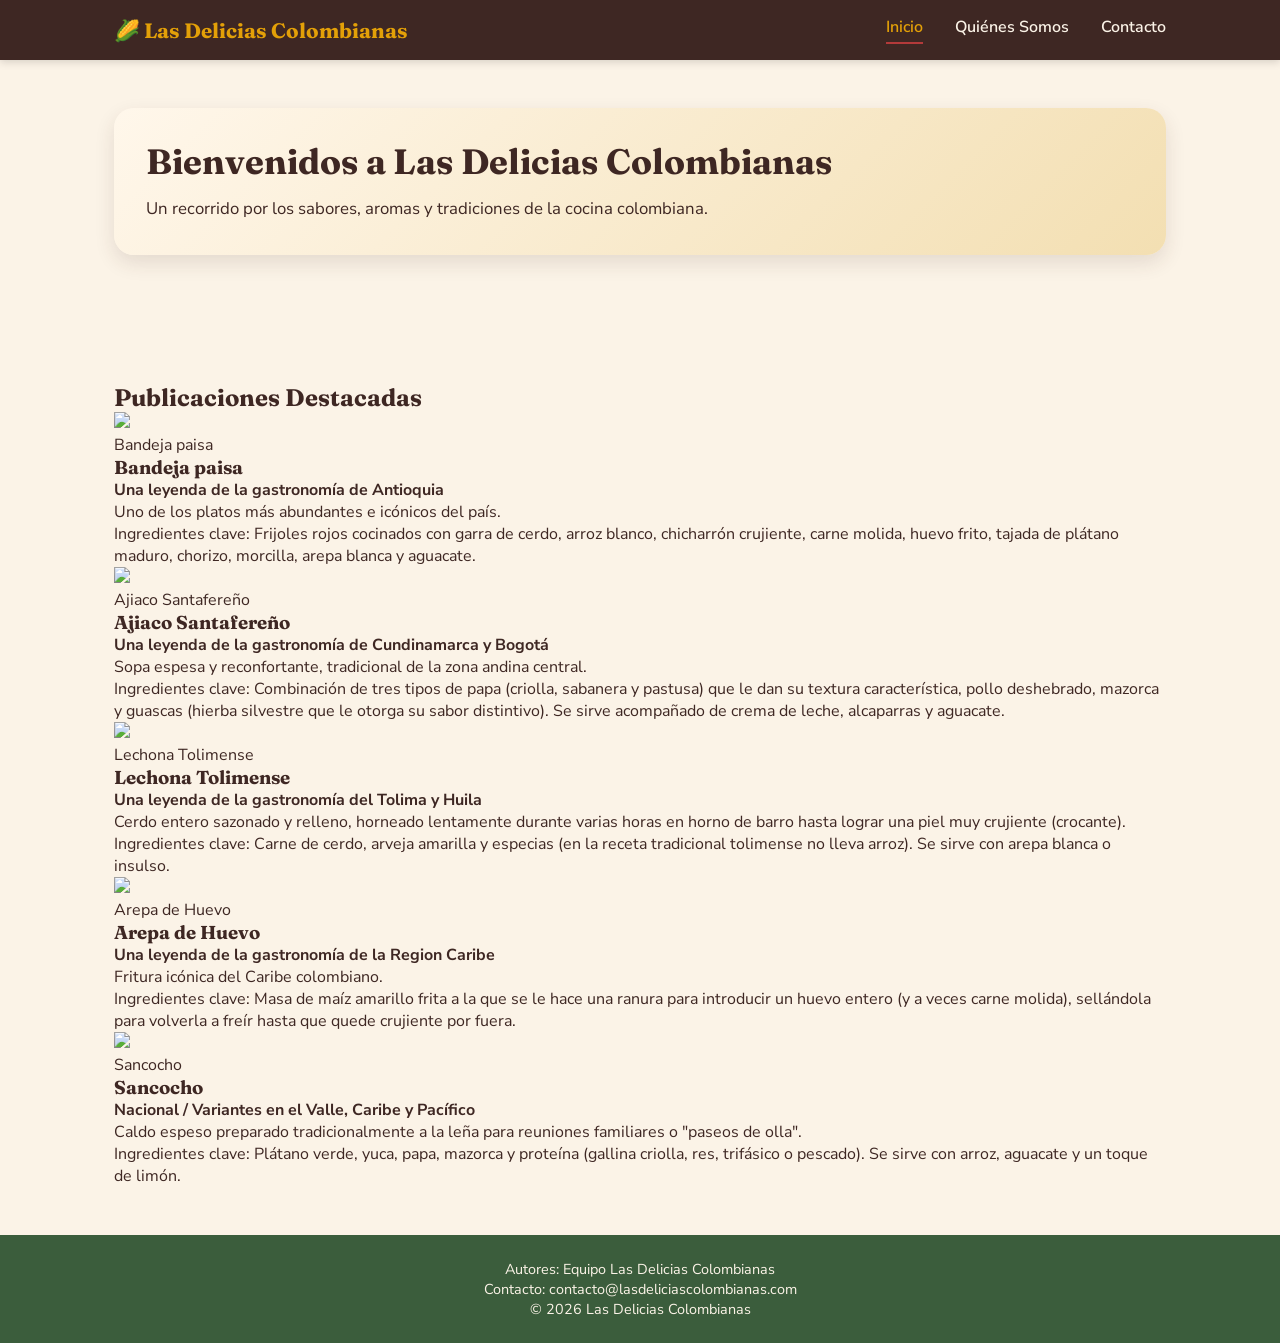
==== commit 9926a294: "Merge branch 'main' of https://github.com/tatianaSuancha/TIFC2DEV-SDPF6-Simulaci-n-de-Proyecto-SCRUM" ====
--- a/index.html
+++ b/index.html
@@ -1,45 +1,128 @@
 <!DOCTYPE html>
 <html lang="es">
+
 <head>
-  <meta charset="UTF-8">
-  <meta name="viewport" content="width=device-width, initial-scale=1.0">
-  <title>Las Delicias Colombianas | Inicio</title>
-  <link rel="stylesheet" href="styles.css">
-  <link rel="preconnect" href="https://fonts.googleapis.com">
-  <link href="https://fonts.googleapis.com/css2?family=Fraunces:wght@500;700&family=Nunito+Sans:wght@400;600&display=swap" rel="stylesheet">
+    <meta charset="UTF-8">
+    <meta name="viewport" content="width=device-width, initial-scale=1.0">
+    <title>Las Delicias Colombianas | Inicio</title>
+    <link rel="stylesheet" href="styles.css">
+    <link rel="preconnect" href="https://fonts.googleapis.com">
+    <link
+        href="https://fonts.googleapis.com/css2?family=Fraunces:wght@500;700&family=Nunito+Sans:wght@400;600&display=swap"
+        rel="stylesheet">
 </head>
+
 <body>
 
-  <header class="encabezado">
-    <div class="nav-container">
-      <a href="index.html" class="logo">🌽 Las Delicias Colombianas</a>
-      <button class="menu-toggle" id="menu-toggle" aria-label="Abrir menú" aria-expanded="false">
-        <span></span><span></span><span></span>
-      </button>
-      <nav class="main-nav" id="main-nav">
-        <a href="index.html" class="active">Inicio</a>
-        <a href="quienesSomos.html">Quiénes Somos</a>
-        <a href="contacto.html">Contacto</a>
-      </nav>
-    </div>
-  </header>
+    <header class="encabezado">
+        <div class="nav-container">
+            <a href="index.html" class="logo">🌽 Las Delicias Colombianas</a>
+            <button class="menu-toggle" id="menu-toggle" aria-label="Abrir menú" aria-expanded="false">
+                <span></span><span></span><span></span>
+            </button>
+            <nav class="main-nav" id="main-nav">
+                <a href="index.html" class="active">Inicio</a>
+                <a href="quienesSomos.html">Quiénes Somos</a>
+                <a href="contacto.html">Contacto</a>
+            </nav>
+        </div>
+    </header>
 
-  <main>
-    <section class="hero">
-      <h1>Bienvenidos a Las Delicias Colombianas</h1>
-      <p>Un recorrido por los sabores, aromas y tradiciones de la cocina colombiana.</p>
-    </section>
-  </main>
+    <main>
+        <section class="hero">
+            <h1>Bienvenidos a Las Delicias Colombianas</h1>
+            <p>Un recorrido por los sabores, aromas y tradiciones de la cocina colombiana.</p>
+        </section>
+    </main>
+    
+    <main class="contenedor-main">
+        <h2 class="titulo-seccion">Publicaciones Destacadas</h2>
+
+        <article class="card-post" data-categoria="Platos fuertes">
+            <div class="card-imagen">
+                <img src="https://www.196flavors.com/wp-content/uploads/2021/06/bandeja-paisa-2fp.jpg" loading="lazy">
+            </div>
+            <div class="card-contenido">
+                <span class="badge">Bandeja paisa</span>
+                <h3>Bandeja paisa</h3>
+                <h4>Una leyenda de la gastronomía de Antioquia</h4>
+                <p>Uno de los platos más abundantes e icónicos del país.</p>
+                <p>Ingredientes clave: Frijoles rojos cocinados con garra de cerdo, arroz blanco, chicharrón crujiente,
+                    carne molida, huevo frito, tajada de plátano maduro, chorizo, morcilla, arepa blanca y aguacate.</p>
+            </div>
+        </article>
+
+        <article class="card-post" data-categoria="Platos fuertes">
+            <div class="card-imagen">
+                <img src="https://cloudfront-us-east-1.images.arcpublishing.com/semana/GBBYJH5YMZC6PEINHE3HZZH4TY.jpg"
+                    loading="lazy">
+            </div>
+            <div class="card-contenido">
+                <span class="badge">Ajiaco Santafereño</span>
+                <h3>Ajiaco Santafereño</h3>
+                <h4>Una leyenda de la gastronomía de Cundinamarca y Bogotá</h4>
+                <p>Sopa espesa y reconfortante, tradicional de la zona andina central.</p>
+                <p>Ingredientes clave: Combinación de tres tipos de papa (criolla, sabanera y pastusa) que le dan su
+                    textura característica, pollo deshebrado, mazorca y guascas (hierba silvestre que le otorga su sabor
+                    distintivo). Se sirve acompañado de crema de leche, alcaparras y aguacate.</p>
+            </div>
+        </article>
+
+        <article class="card-post" data-categoria="Platos fuertes">
+            <div class="card-imagen">
+                <img src="https://s3.wasabisys.com/assets.elcronista.co/assets/media/dia-de-la-lechona-tolimense.jpg"
+                    loading="lazy">
+            </div>
+            <div class="card-contenido">
+                <span class="badge">Lechona Tolimense</span>
+                <h3>Lechona Tolimense</h3>
+                <h4>Una leyenda de la gastronomía del Tolima y Huila</h4>
+                <p>Cerdo entero sazonado y relleno, horneado lentamente durante varias horas en horno de barro hasta
+                    lograr una piel muy crujiente (crocante).</p>
+                <p>Ingredientes clave: Carne de cerdo, arveja amarilla y especias (en la receta tradicional tolimense no
+                    lleva arroz). Se sirve con arepa blanca o insulso.</p>
+            </div>
+        </article>
+
+        <article class="card-post" data-categoria="Platos fuertes">
+            <div class="card-imagen">
+                <img src="https://encrypted-tbn0.gstatic.com/images?q=tbn:ANd9GcSaKAEPHLVfR3j897XQYUZfCOpBnlvmor3UxnFFCeqtkAM3SsL5fK3Ty08&s=10"
+                    loading="lazy">
+            </div>
+            <div class="card-contenido">
+                <span class="badge">Arepa de Huevo</span>
+                <h3>Arepa de Huevo</h3>
+                <h4>Una leyenda de la gastronomía de la Region Caribe</h4>
+                <p>Fritura icónica del Caribe colombiano.</p>
+                <p>Ingredientes clave: Masa de maíz amarillo frita a la que se le hace una ranura para introducir un
+                    huevo entero (y a veces carne molida), sellándola para volverla a freír hasta que quede crujiente
+                    por fuera.</p>
+            </div>
+        </article>
+
+        <article class="card-post" data-categoria="Platos fuertes">
+            <div class="card-imagen">
+                <img src="https://www.mycolombianrecipes.com/wp-content/uploads/2013/11/Three-Meats-Sancocho.jpg"
+                    loading="lazy">
+            </div>
+            <div class="card-contenido">
+                <span class="badge">Sancocho</span>
+                <h3>Sancocho</h3>
+                <h4>Nacional / Variantes en el Valle, Caribe y Pacífico</h4>
+                <p>Caldo espeso preparado tradicionalmente a la leña para reuniones familiares o "paseos de olla".</p>
+                <p>Ingredientes clave: Plátano verde, yuca, papa, mazorca y proteína (gallina criolla, res, trifásico o
+                    pescado). Se sirve con arroz, aguacate y un toque de limón.</p>
+            </div>
+        </article>
+    </main>
 
   <footer class="pie-pagina">
-    <p>Autores:Tatiana Perez,Samul Velez,Sebastian Cruz,Kevin Soto y Valeria Diaz </p>
-    <address>
-        Contacto:
-        <a class="gmail" href= "mailto:Lasdeliciascolombianas@colombia.com">Lasdeliciascolombianas@colombia.com</a>
-     </address>
-    <p>2026 Las Delicias Colombianas</p>
+    <p>Autores: Equipo Las Delicias Colombianas</p>
+    <p>Contacto: contacto@lasdeliciascolombianas.com</p>
+    <p>&copy; 2026 Las Delicias Colombianas</p>
   </footer>
 
-  <script src="menu.js"></script>
+    <script src="menu.js"></script>
 </body>
+
 </html>
--- a/styles.css
+++ b/styles.css
@@ -125,9 +125,23 @@
   padding: 3rem 1.5rem;
 }
 
+.hero {
+  background: linear-gradient(135deg, #fff7eb 0%, #f3dfb2 100%);
+  padding: 2rem;
+  border-radius: 20px;
+  box-shadow: 0 8px 20px rgba(62, 39, 35, 0.12);
+  margin-bottom: 2rem;
+}
+
 .hero h1 {
   font-size: 2.2rem;
   margin-bottom: 0.8rem;
+  color: var(--cafe-oscuro);
+}
+
+.hero p {
+  line-height: 1.6;
+  font-size: 1.05rem;
 }
 
 .pie-pagina {
@@ -136,15 +150,4 @@
   text-align: center;
   padding: 1.5rem;
   font-size: 0.9rem;
-}
-.piedDePagina {
-  background-color: var(--verde-cafe);
-  color: var(--crema);
-  text-align: center;
-  padding: 1.5rem;
-  font-size: 0.9rem;
-  
-}
-.gmail{
-  color: var(--crema);
 }
